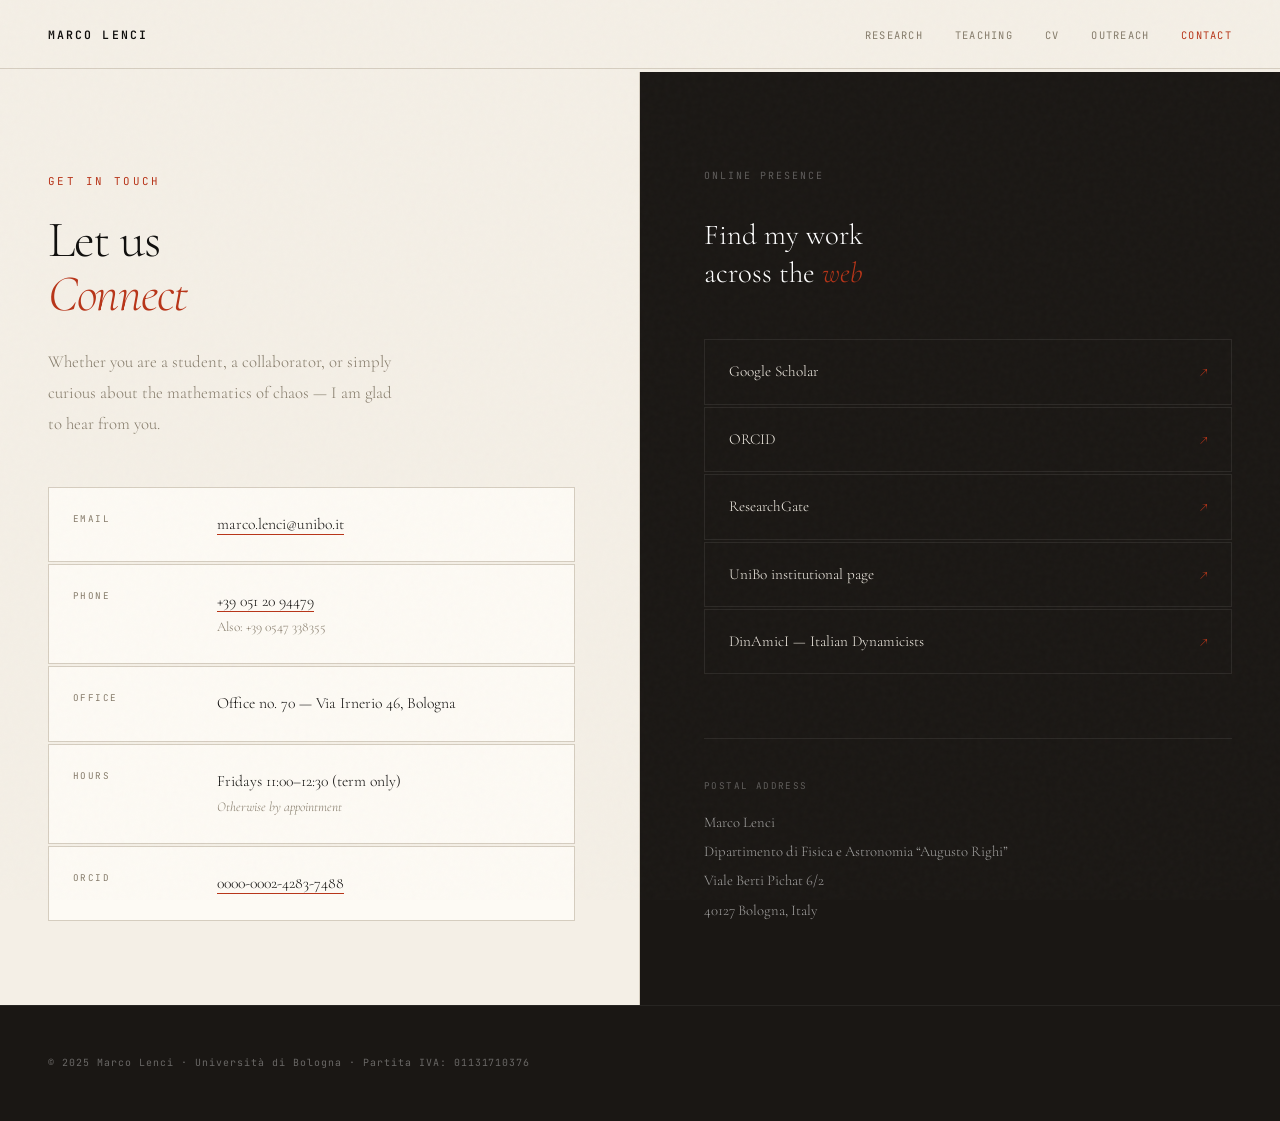
==== contact/index.html @ a4e2c611 "initial site" ====
<!DOCTYPE html>
<html lang="en">
<head>
  <meta charset="UTF-8"><meta name="viewport" content="width=device-width, initial-scale=1.0">
  <title>Contact — Marco Lenci</title>
  <link rel="preconnect" href="https://fonts.googleapis.com">
  <link href="https://fonts.googleapis.com/css2?family=Cormorant+Garamond:ital,wght@0,300;0,400;0,600;1,300;1,400&family=JetBrains+Mono:wght@300;400;600&display=swap" rel="stylesheet">
  <link rel="stylesheet" href="../style.css">
  <style>
    .cl{min-height:calc(100vh - 72px);display:grid;grid-template-columns:1fr 1fr;padding-top:72px;}
    .cl-l{padding:6rem 4rem 5rem 3rem;border-right:1px solid var(--rule);display:flex;flex-direction:column;justify-content:center;}
    .cl-r{background:var(--dark);padding:6rem 3rem 5rem 4rem;display:flex;flex-direction:column;justify-content:center;}
    .c-ey{font-family:'JetBrains Mono',monospace;font-size:.68rem;letter-spacing:.22em;text-transform:uppercase;color:var(--accent);margin-bottom:1.5rem;display:block;}
    .c-ti{font-size:clamp(2.5rem,4vw,4rem);font-weight:300;letter-spacing:-.025em;line-height:1.05;margin-bottom:1.5rem;}
    .c-ti em{font-style:italic;color:var(--accent);}
    .c-in{font-size:1.05rem;font-weight:300;color:var(--muted);line-height:1.85;max-width:44ch;margin-bottom:3rem;}
    .ci{display:flex;flex-direction:column;gap:2px;}
    .cib{display:grid;grid-template-columns:120px 1fr;gap:1.5rem;padding:1.5rem;border:1px solid var(--rule);background:var(--bright);}
    .cil{font-family:'JetBrains Mono',monospace;font-size:.58rem;letter-spacing:.15em;text-transform:uppercase;color:var(--muted);}
    .civ{font-size:.98rem;font-weight:300;line-height:1.6;}
    .civ a{color:var(--ink);text-decoration:none;border-bottom:1px solid var(--accent);}
    .civ a:hover{color:var(--accent);}
    .r-ey{font-family:'JetBrains Mono',monospace;font-size:.62rem;letter-spacing:.2em;text-transform:uppercase;color:rgba(255,255,255,.3);margin-bottom:2rem;display:block;}
    .r-ti{font-size:1.8rem;font-weight:300;color:#fff;margin-bottom:3rem;line-height:1.3;}
    .r-ti em{font-style:italic;color:var(--accent);}
    .el{display:flex;flex-direction:column;gap:2px;margin-bottom:4rem;}
    .ea{display:flex;align-items:center;justify-content:space-between;padding:1.2rem 1.5rem;border:1px solid rgba(255,255,255,.08);color:var(--paper);text-decoration:none;font-size:.95rem;font-weight:300;transition:background .2s,border-color .2s;}
    .ea:hover{background:rgba(255,255,255,.04);border-color:var(--accent);}
    .ar{color:var(--accent);}
    .ab{border-top:1px solid rgba(255,255,255,.08);padding-top:2.5rem;}
    .al{font-family:'JetBrains Mono',monospace;font-size:.58rem;letter-spacing:.15em;text-transform:uppercase;color:rgba(255,255,255,.3);margin-bottom:.8rem;}
    .at{font-size:.92rem;font-weight:300;color:rgba(255,255,255,.6);line-height:2;}
    @media(max-width:768px){.cl{grid-template-columns:1fr;}.cl-l,.cl-r{padding:4rem 1.5rem;}.cib{grid-template-columns:1fr;gap:.4rem;}}
  </style>
</head>
<body>
<nav>
  <a href="../index.html" class="nav-logo">Marco Lenci</a>
  <ul class="nav-links">
    <li><a href="../research/index.html">Research</a></li>
    <li><a href="../teaching/index.html">Teaching</a></li>
    <li><a href="../cv/index.html">CV</a></li>
    <li><a href="../outreach/index.html">Outreach</a></li>
    <li><a href="index.html" class="active">Contact</a></li>
  </ul>
</nav>
<div class="cl">
  <div class="cl-l">
    <span class="c-ey">Get in Touch</span>
    <h1 class="c-ti">Let us<br><em>Connect</em></h1>
    <p class="c-in">Whether you are a student, a collaborator, or simply curious about the mathematics of chaos — I am glad to hear from you.</p>
    <div class="ci">
      <div class="cib"><span class="cil">Email</span><span class="civ"><a href="mailto:marco.lenci@unibo.it">marco.lenci@unibo.it</a></span></div>
      <div class="cib"><span class="cil">Phone</span><span class="civ"><a href="tel:+390512094479">+39 051 20 94479</a><br><span style="font-size:.84rem;color:var(--muted)">Also: +39 0547 338355</span></span></div>
      <div class="cib"><span class="cil">Office</span><span class="civ">Office no. 70 &mdash; Via Irnerio 46, Bologna</span></div>
      <div class="cib"><span class="cil">Hours</span><span class="civ">Fridays 11:00&ndash;12:30 (term only)<br><span style="font-size:.84rem;color:var(--muted);font-style:italic">Otherwise by appointment</span></span></div>
      <div class="cib"><span class="cil">ORCID</span><span class="civ"><a href="https://orcid.org/0000-0002-4283-7488" target="_blank">0000-0002-4283-7488</a></span></div>
    </div>
  </div>
  <div class="cl-r">
    <span class="r-ey">Online Presence</span>
    <h2 class="r-ti">Find my work<br>across the <em>web</em></h2>
    <div class="el">
      <a href="https://scholar.google.it/citations?user=Z6OLx1oAAAAJ" class="ea" target="_blank"><span>Google Scholar</span><span class="ar">&#8599;</span></a>
      <a href="https://orcid.org/0000-0002-4283-7488" class="ea" target="_blank"><span>ORCID</span><span class="ar">&#8599;</span></a>
      <a href="https://www.researchgate.net/profile/Marco-Lenci-2" class="ea" target="_blank"><span>ResearchGate</span><span class="ar">&#8599;</span></a>
      <a href="https://www.unibo.it/sitoweb/marco.lenci/en" class="ea" target="_blank"><span>UniBo institutional page</span><span class="ar">&#8599;</span></a>
      <a href="http://dinamici.org" class="ea" target="_blank"><span>DinAmicI &mdash; Italian Dynamicists</span><span class="ar">&#8599;</span></a>
    </div>
    <div class="ab">
      <div class="al">Postal Address</div>
      <div class="at">Marco Lenci<br>Dipartimento di Fisica e Astronomia &ldquo;Augusto Righi&rdquo;<br>Viale Berti Pichat 6/2<br>40127 Bologna, Italy</div>
    </div>
  </div>
</div>
<footer>
  <div class="footer-left">&copy; 2025 Marco Lenci &middot; Universit&agrave; di Bologna &middot; Partita IVA: 01131710376</div>
</footer>
</body>
</html>
---- style.css ----
/* ── SHARED DESIGN SYSTEM ── */
@import url('https://fonts.googleapis.com/css2?family=Cormorant+Garamond:ital,wght@0,300;0,400;0,600;1,300;1,400&family=JetBrains+Mono:wght@300;400;600&display=swap');

:root {
  --ink: #0f0e0c;
  --paper: #f4efe6;
  --accent: #b83418;
  --accent2: #2a5fa8;
  --muted: #857b6a;
  --rule: #d5cdbf;
  --bright: #fdfaf4;
  --dark: #1a1714;
}

*, *::before, *::after { box-sizing: border-box; margin: 0; padding: 0; }
html { scroll-behavior: smooth; }

body {
  background: var(--paper);
  color: var(--ink);
  font-family: 'Cormorant Garamond', Georgia, serif;
  font-size: 18px;
  line-height: 1.65;
  overflow-x: hidden;
}

/* grain */
body::after {
  content: '';
  position: fixed; inset: 0;
  background-image: url("data:image/svg+xml,%3Csvg viewBox='0 0 200 200' xmlns='http://www.w3.org/2000/svg'%3E%3Cfilter id='n'%3E%3CfeTurbulence type='fractalNoise' baseFrequency='0.85' numOctaves='4' stitchTiles='stitch'/%3E%3C/filter%3E%3Crect width='100%25' height='100%25' filter='url(%23n)' opacity='0.025'/%3E%3C/svg%3E");
  pointer-events: none;
  z-index: 9000;
}

/* ── NAV ── */
nav {
  position: fixed; top: 0; left: 0; right: 0; z-index: 500;
  display: flex; align-items: center; justify-content: space-between;
  padding: 1.2rem 3rem;
  background: rgba(244,239,230,0.93);
  backdrop-filter: blur(10px);
  border-bottom: 1px solid var(--rule);
}
.nav-logo {
  font-family: 'JetBrains Mono', monospace;
  font-size: .72rem; font-weight: 600;
  letter-spacing: .18em; text-transform: uppercase;
  color: var(--ink); text-decoration: none;
}
.nav-links { display: flex; gap: 2rem; list-style: none; align-items: center; }
.nav-links a {
  font-family: 'JetBrains Mono', monospace;
  font-size: .65rem; letter-spacing: .12em; text-transform: uppercase;
  color: var(--muted); text-decoration: none; transition: color .2s;
}
.nav-links a:hover, .nav-links a.active { color: var(--accent); }

/* ── COMMON LAYOUT ── */
.page-wrap { padding-top: 72px; }

.inner { max-width: 1100px; margin: 0 auto; padding: 0 3rem; }

section { padding: 5rem 0; border-top: 1px solid var(--rule); }
section:first-of-type { border-top: none; }

.sec-eyebrow {
  font-family: 'JetBrains Mono', monospace;
  font-size: .65rem; letter-spacing: .22em; text-transform: uppercase;
  color: var(--accent); margin-bottom: 1.2rem; display: block;
}
.sec-title {
  font-size: clamp(2rem, 4vw, 3.5rem);
  font-weight: 300; letter-spacing: -.02em; line-height: 1.05;
}
.sec-title em { font-style: italic; color: var(--accent); }

/* ── BUTTONS ── */
.btn {
  display: inline-block;
  font-family: 'JetBrains Mono', monospace;
  font-size: .62rem; letter-spacing: .14em; text-transform: uppercase;
  padding: .65rem 1.4rem;
  text-decoration: none; transition: all .2s; cursor: pointer; border: none;
}
.btn-dark { background: var(--ink); color: var(--paper); }
.btn-dark:hover { background: var(--accent); }
.btn-outline { background: transparent; color: var(--ink); border: 1px solid var(--rule); }
.btn-outline:hover { border-color: var(--ink); }
.btn-sm {
  font-family: 'JetBrains Mono', monospace;
  font-size: .55rem; letter-spacing: .1em; text-transform: uppercase;
  padding: .28rem .65rem; border: 1px solid var(--rule);
  color: var(--muted); text-decoration: none; transition: all .2s;
  white-space: nowrap;
}
.btn-sm:hover { background: var(--ink); color: var(--paper); border-color: var(--ink); }
.btn-sm.arxiv:hover { background: var(--accent2); border-color: var(--accent2); color: #fff; }

/* ── REVEAL ── */
.reveal { opacity: 0; transform: translateY(24px); transition: opacity .65s ease, transform .65s ease; }
.reveal.visible { opacity: 1; transform: none; }

/* ── FOOTER ── */
footer {
  background: var(--dark); color: var(--paper);
  border-top: 1px solid rgba(255,255,255,.06);
  padding: 3rem;
  display: flex; justify-content: space-between; align-items: center; gap: 2rem;
  flex-wrap: wrap;
}
.footer-left {
  font-family: 'JetBrains Mono', monospace;
  font-size: .62rem; letter-spacing: .1em;
  color: rgba(255,255,255,.35); line-height: 1.9;
}
.footer-email {
  font-size: 1rem; color: var(--paper);
  text-decoration: none; border-bottom: 1px solid var(--accent); padding-bottom: 2px;
}
.footer-email:hover { color: var(--accent); }

@media (max-width: 768px) {
  nav { padding: 1rem 1.5rem; }
  .nav-links { gap: 1rem; }
  .inner { padding: 0 1.5rem; }
  footer { flex-direction: column; text-align: center; padding: 2rem 1.5rem; }
}
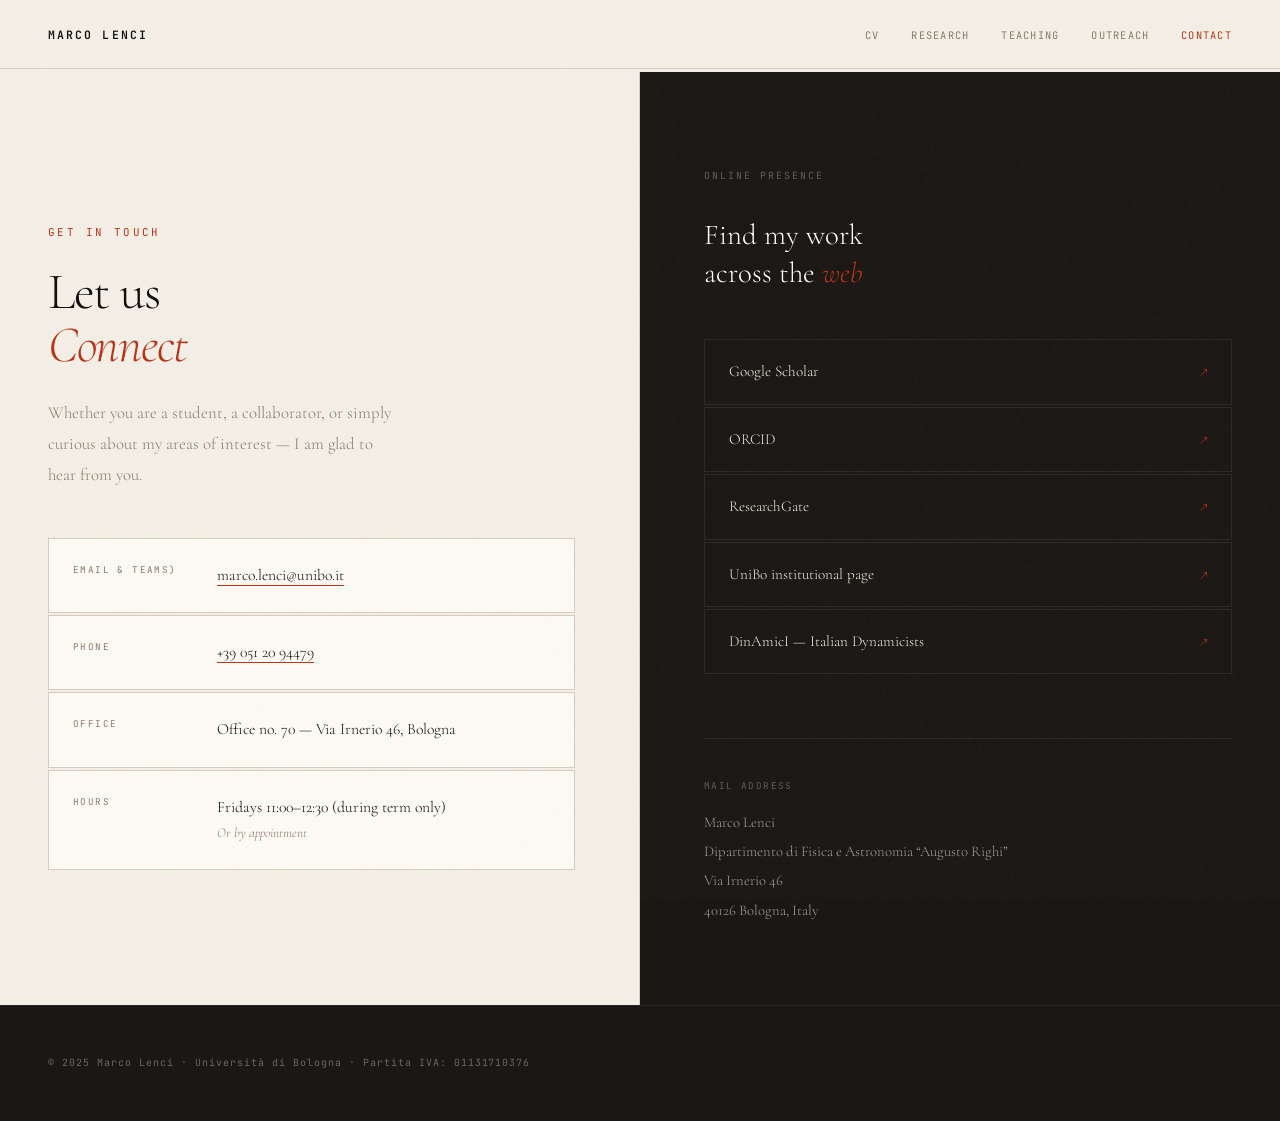
==== commit a077f5cb: "more manual fixes" ====
--- a/contact/index.html
+++ b/contact/index.html
@@ -37,9 +37,9 @@
 <nav>
   <a href="../index.html" class="nav-logo">Marco Lenci</a>
   <ul class="nav-links">
+    <li><a href="../cv/index.html">CV</a></li>
     <li><a href="../research/index.html">Research</a></li>
     <li><a href="../teaching/index.html">Teaching</a></li>
-    <li><a href="../cv/index.html">CV</a></li>
     <li><a href="../outreach/index.html">Outreach</a></li>
     <li><a href="index.html" class="active">Contact</a></li>
   </ul>
@@ -48,13 +48,12 @@
   <div class="cl-l">
     <span class="c-ey">Get in Touch</span>
     <h1 class="c-ti">Let us<br><em>Connect</em></h1>
-    <p class="c-in">Whether you are a student, a collaborator, or simply curious about the mathematics of chaos — I am glad to hear from you.</p>
+    <p class="c-in">Whether you are a student, a collaborator, or simply curious about my areas of interest — I am glad to hear from you.</p>
     <div class="ci">
-      <div class="cib"><span class="cil">Email</span><span class="civ"><a href="mailto:marco.lenci@unibo.it">marco.lenci@unibo.it</a></span></div>
-      <div class="cib"><span class="cil">Phone</span><span class="civ"><a href="tel:+390512094479">+39 051 20 94479</a><br><span style="font-size:.84rem;color:var(--muted)">Also: +39 0547 338355</span></span></div>
+      <div class="cib"><span class="cil">Email &amp; Teams)</span><span class="civ"><a href="mailto:marco.lenci@unibo.it">marco.lenci@unibo.it</a></span></div>
+      <div class="cib"><span class="cil">Phone</span><span class="civ"><a href="tel:+390512094479">+39 051 20 94479</a></span></div>
       <div class="cib"><span class="cil">Office</span><span class="civ">Office no. 70 &mdash; Via Irnerio 46, Bologna</span></div>
-      <div class="cib"><span class="cil">Hours</span><span class="civ">Fridays 11:00&ndash;12:30 (term only)<br><span style="font-size:.84rem;color:var(--muted);font-style:italic">Otherwise by appointment</span></span></div>
-      <div class="cib"><span class="cil">ORCID</span><span class="civ"><a href="https://orcid.org/0000-0002-4283-7488" target="_blank">0000-0002-4283-7488</a></span></div>
+      <div class="cib"><span class="cil">Hours</span><span class="civ">Fridays 11:00&ndash;12:30 (during term only)<br><span style="font-size:.84rem;color:var(--muted);font-style:italic">Or by appointment</span></span></div>
     </div>
   </div>
   <div class="cl-r">
@@ -68,8 +67,8 @@
       <a href="http://dinamici.org" class="ea" target="_blank"><span>DinAmicI &mdash; Italian Dynamicists</span><span class="ar">&#8599;</span></a>
     </div>
     <div class="ab">
-      <div class="al">Postal Address</div>
-      <div class="at">Marco Lenci<br>Dipartimento di Fisica e Astronomia &ldquo;Augusto Righi&rdquo;<br>Viale Berti Pichat 6/2<br>40127 Bologna, Italy</div>
+      <div class="al">Mail Address</div>
+      <div class="at">Marco Lenci<br>Dipartimento di Fisica e Astronomia &ldquo;Augusto Righi&rdquo;<br>Via Irnerio 46<br>40126 Bologna, Italy</div>
     </div>
   </div>
 </div>
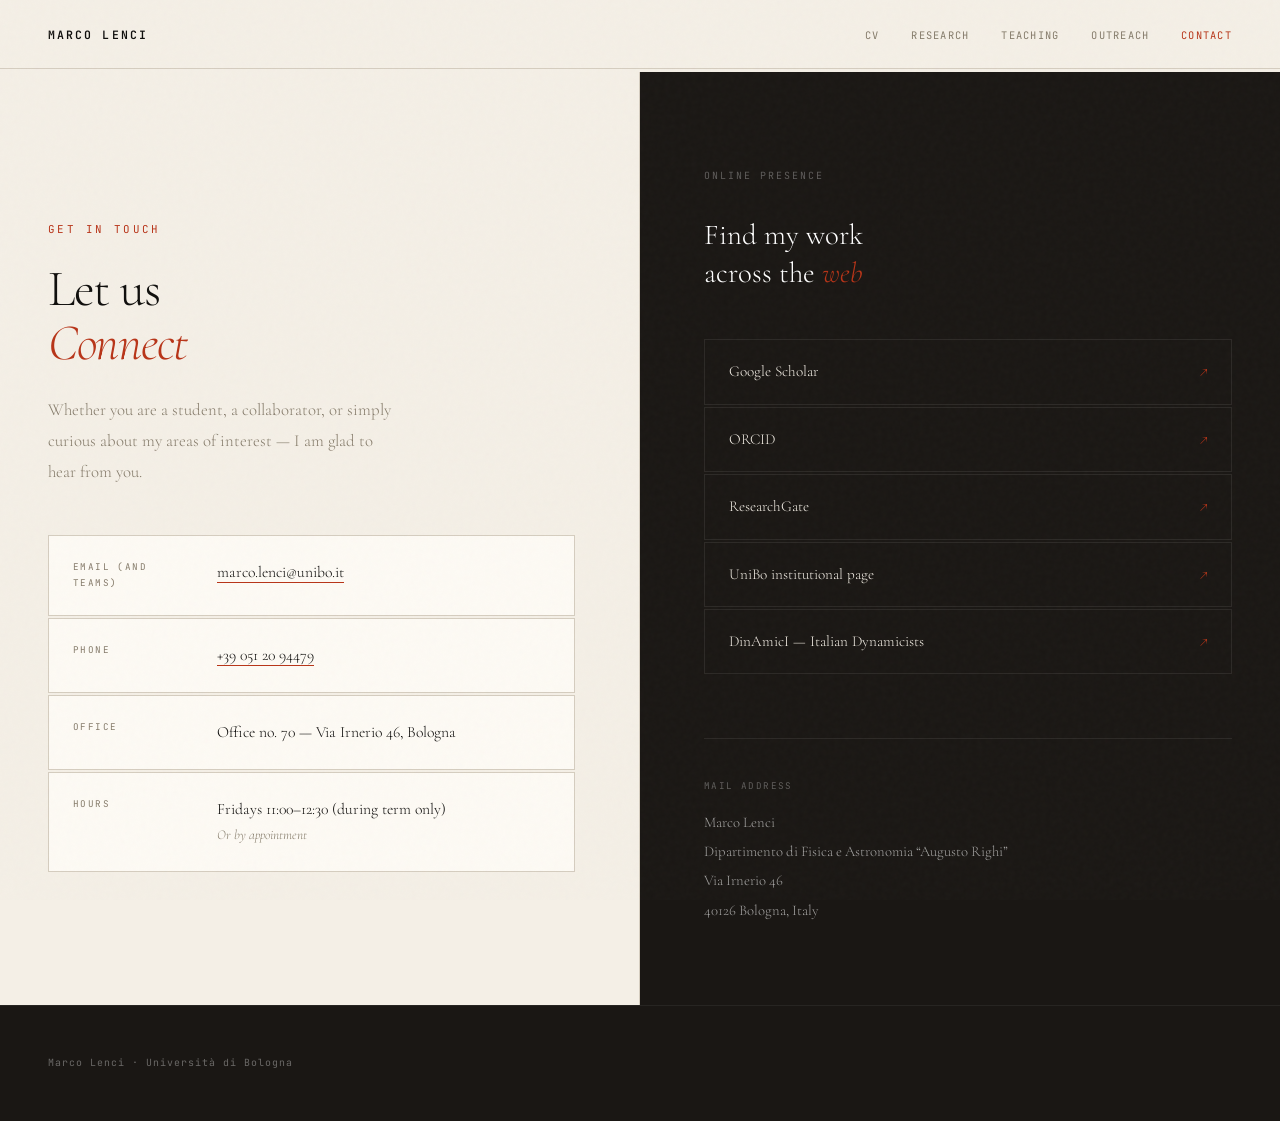
==== commit ab3bdf65: "---" ====
--- a/contact/index.html
+++ b/contact/index.html
@@ -50,7 +50,7 @@
     <h1 class="c-ti">Let us<br><em>Connect</em></h1>
     <p class="c-in">Whether you are a student, a collaborator, or simply curious about my areas of interest — I am glad to hear from you.</p>
     <div class="ci">
-      <div class="cib"><span class="cil">Email &amp; Teams)</span><span class="civ"><a href="mailto:marco.lenci@unibo.it">marco.lenci@unibo.it</a></span></div>
+      <div class="cib"><span class="cil">Email (and Teams)</span><span class="civ"><a href="mailto:marco.lenci@unibo.it">marco.lenci@unibo.it</a></span></div>
       <div class="cib"><span class="cil">Phone</span><span class="civ"><a href="tel:+390512094479">+39 051 20 94479</a></span></div>
       <div class="cib"><span class="cil">Office</span><span class="civ">Office no. 70 &mdash; Via Irnerio 46, Bologna</span></div>
       <div class="cib"><span class="cil">Hours</span><span class="civ">Fridays 11:00&ndash;12:30 (during term only)<br><span style="font-size:.84rem;color:var(--muted);font-style:italic">Or by appointment</span></span></div>
@@ -73,7 +73,7 @@
   </div>
 </div>
 <footer>
-  <div class="footer-left">&copy; 2025 Marco Lenci &middot; Universit&agrave; di Bologna &middot; Partita IVA: 01131710376</div>
+  <div class="footer-left">Marco Lenci · Università di Bologna</div>
 </footer>
 </body>
 </html>
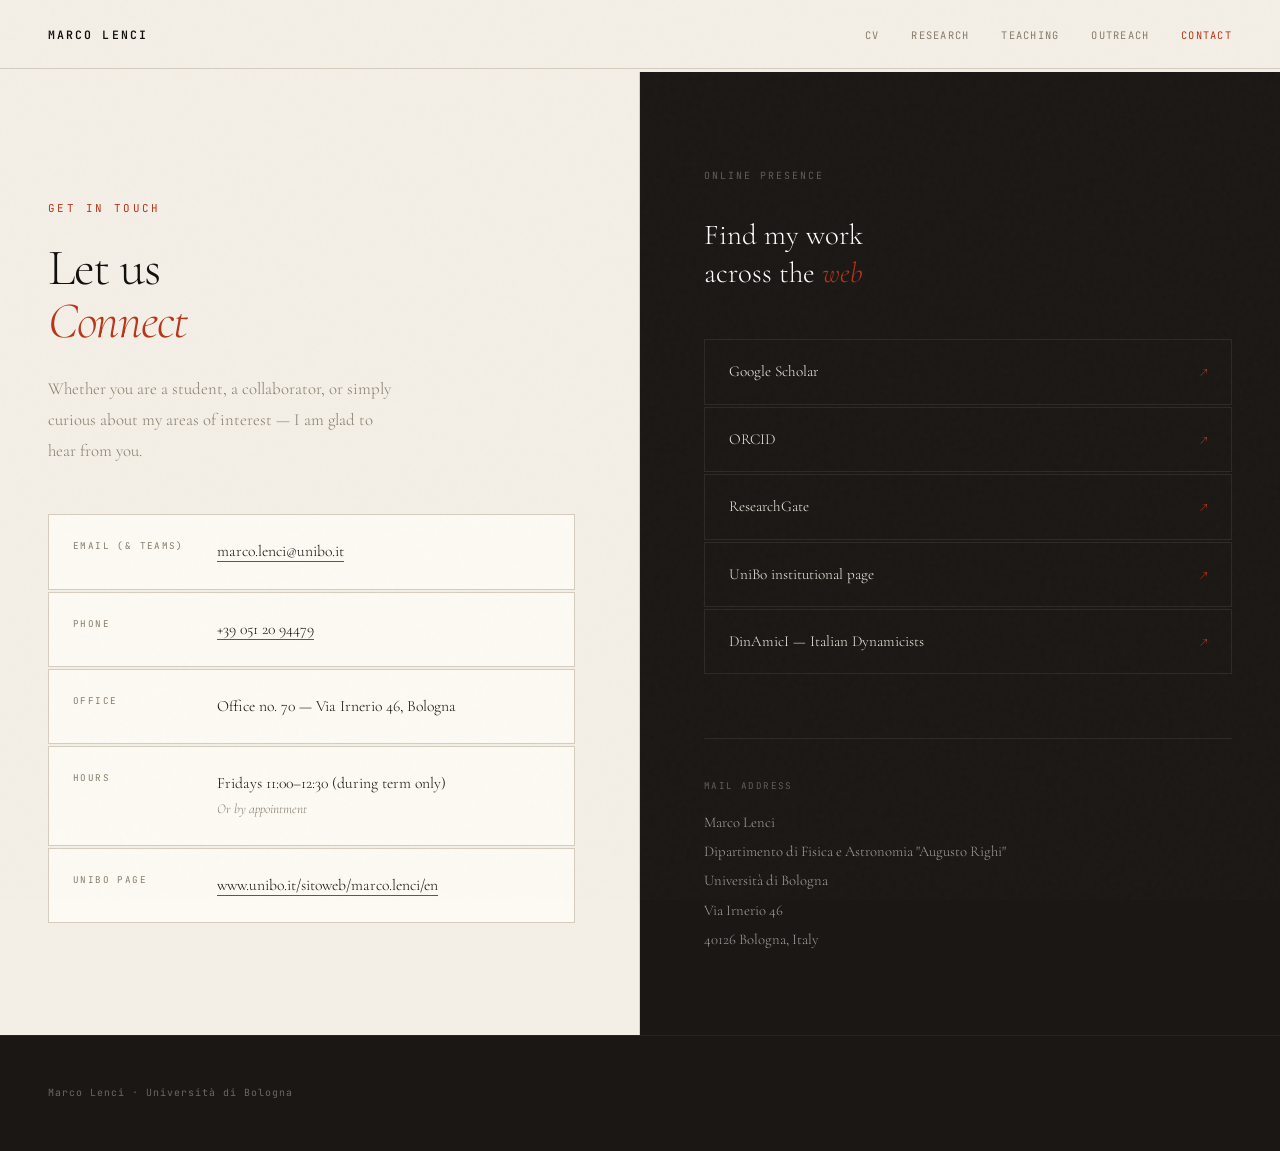
==== commit 3315cb02: "---" ====
--- a/contact/index.html
+++ b/contact/index.html
@@ -50,10 +50,11 @@
     <h1 class="c-ti">Let us<br><em>Connect</em></h1>
     <p class="c-in">Whether you are a student, a collaborator, or simply curious about my areas of interest — I am glad to hear from you.</p>
     <div class="ci">
-      <div class="cib"><span class="cil">Email (and Teams)</span><span class="civ"><a href="mailto:marco.lenci@unibo.it">marco.lenci@unibo.it</a></span></div>
+      <div class="cib"><span class="cil">Email (&amp; Teams)</span><span class="civ"><a href="mailto:marco.lenci@unibo.it">marco.lenci@unibo.it</a></span></div>
       <div class="cib"><span class="cil">Phone</span><span class="civ"><a href="tel:+390512094479">+39 051 20 94479</a></span></div>
       <div class="cib"><span class="cil">Office</span><span class="civ">Office no. 70 &mdash; Via Irnerio 46, Bologna</span></div>
       <div class="cib"><span class="cil">Hours</span><span class="civ">Fridays 11:00&ndash;12:30 (during term only)<br><span style="font-size:.84rem;color:var(--muted);font-style:italic">Or by appointment</span></span></div>
+      <div class="cib"><span class="cil">Unibo Page</span><span class="civ"><a href="https://www.unibo.it/sitoweb/marco.lenci/en">www.unibo.it/sitoweb/marco.lenci/en</a></span></div>
     </div>
   </div>
   <div class="cl-r">
@@ -68,7 +69,8 @@
     </div>
     <div class="ab">
       <div class="al">Mail Address</div>
-      <div class="at">Marco Lenci<br>Dipartimento di Fisica e Astronomia &ldquo;Augusto Righi&rdquo;<br>Via Irnerio 46<br>40126 Bologna, Italy</div>
+      <div class="at">Marco Lenci<br>Dipartimento di Fisica e Astronomia "Augusto Righi"<br>
+        Universit&agrave; di Bologna<br>Via Irnerio 46<br>40126 Bologna, Italy</div>
     </div>
   </div>
 </div>
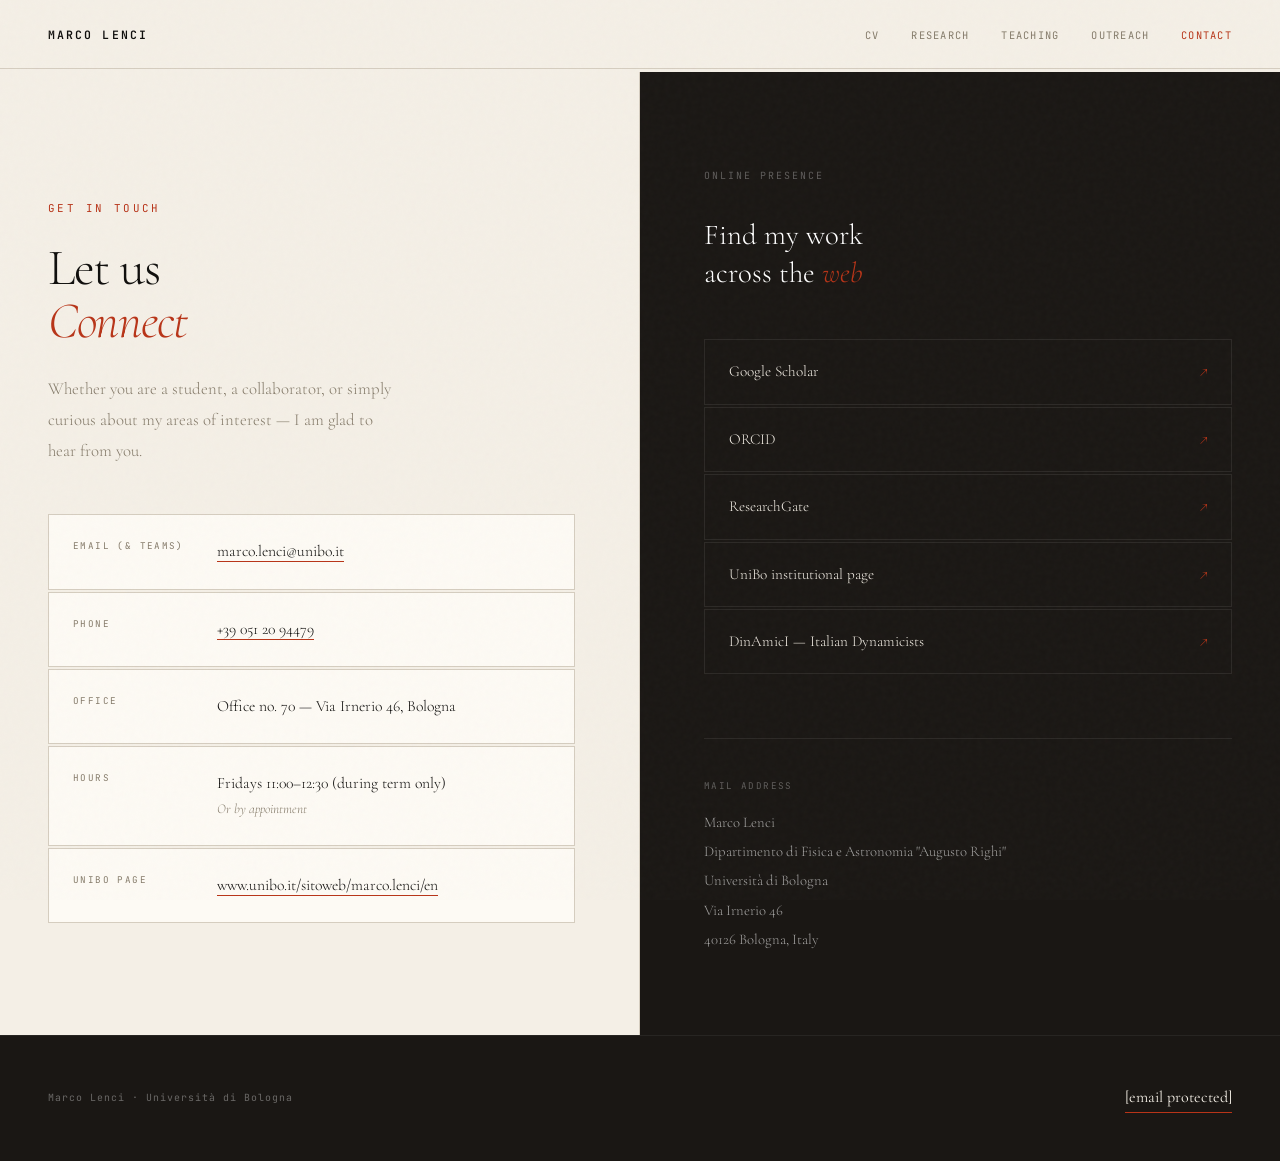
==== commit e2ec9982: "tweaks on teaching page" ====
--- a/contact/index.html
+++ b/contact/index.html
@@ -50,7 +50,8 @@
     <h1 class="c-ti">Let us<br><em>Connect</em></h1>
     <p class="c-in">Whether you are a student, a collaborator, or simply curious about my areas of interest — I am glad to hear from you.</p>
     <div class="ci">
-      <div class="cib"><span class="cil">Email (&amp; Teams)</span><span class="civ"><a href="mailto:marco.lenci@unibo.it">marco.lenci@unibo.it</a></span></div>
+      <div class="cib"><span class="cil">Email (&amp; Teams)</span><span class="civ"><a id="contact-email-link" href="#"></a></span></div>
+<script>(function(){var e='marco.lenci'+'@'+'unibo.it';var a=document.getElementById('contact-email-link');a.href='mailto:'+e;a.textContent=e;})();</script>
       <div class="cib"><span class="cil">Phone</span><span class="civ"><a href="tel:+390512094479">+39 051 20 94479</a></span></div>
       <div class="cib"><span class="cil">Office</span><span class="civ">Office no. 70 &mdash; Via Irnerio 46, Bologna</span></div>
       <div class="cib"><span class="cil">Hours</span><span class="civ">Fridays 11:00&ndash;12:30 (during term only)<br><span style="font-size:.84rem;color:var(--muted);font-style:italic">Or by appointment</span></span></div>
@@ -70,12 +71,17 @@
     <div class="ab">
       <div class="al">Mail Address</div>
       <div class="at">Marco Lenci<br>Dipartimento di Fisica e Astronomia "Augusto Righi"<br>
-        Universit&agrave; di Bologna<br>Via Irnerio 46<br>40126 Bologna, Italy</div>
+        Università di Bologna<br>Via Irnerio 46<br>40126 Bologna, Italy</div>
     </div>
   </div>
 </div>
+
 <footer>
-  <div class="footer-left">Marco Lenci · Università di Bologna</div>
+  <div class="footer-left">
+    Marco Lenci · Università di Bologna
+  </div>
+  <a href="/cdn-cgi/l/email-protection#432e2231202c6d2f262d202a03362d2a212c6d2a37" class="footer-email"><span class="__cf_email__" data-cfemail="4b262a39282465272e2528220b3e2522292465223f">[email&#160;protected]</span></a>
 </footer>
-</body>
-</html>
+
+<script data-cfasync="false" src="/cdn-cgi/scripts/5c5dd728/cloudflare-static/email-decode.min.js"></script><script>
+  const obs = new IntersectionObserver(es => es.forEach((e,i
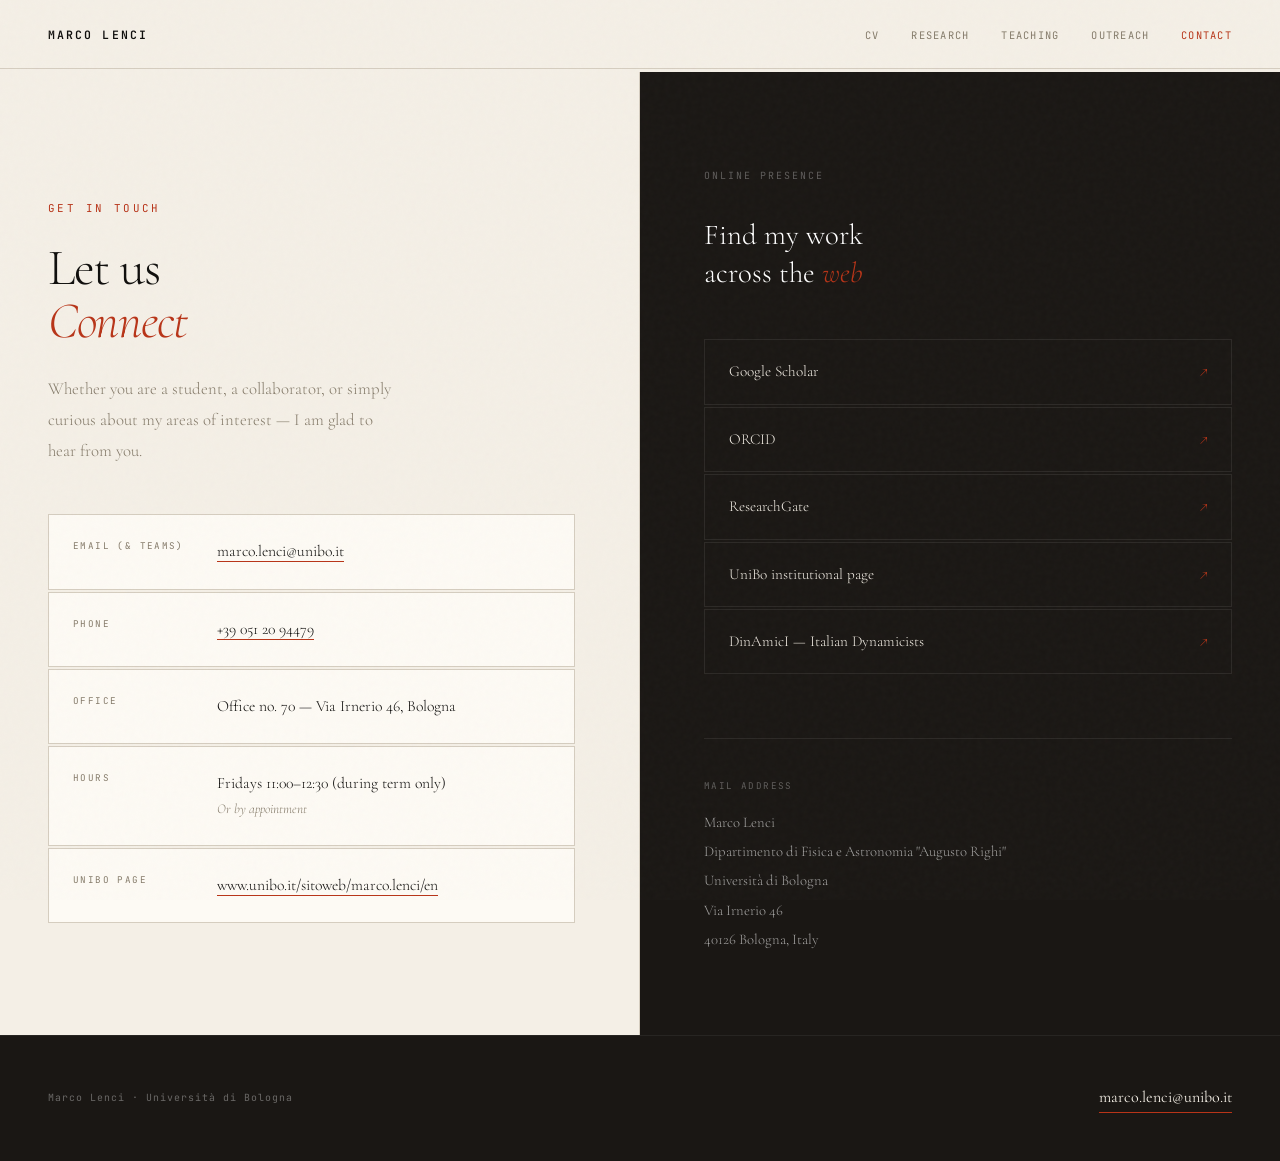
==== commit 5ac6a384: "added google analytics to every index.html page" ====
--- a/contact/index.html
+++ b/contact/index.html
@@ -1,6 +1,14 @@
 <!DOCTYPE html>
 <html lang="en">
 <head>
+  <!-- Google tag (gtag.js) -->
+  <script async src="https://www.googletagmanager.com/gtag/js?id=G-YN9978VXXJ"></script>
+  <script>
+    window.dataLayer = window.dataLayer || [];
+    function gtag(){dataLayer.push(arguments);}
+    gtag('js', new Date());
+    gtag('config', 'G-YN9978VXXJ');
+  </script>
   <meta charset="UTF-8"><meta name="viewport" content="width=device-width, initial-scale=1.0">
   <title>Contact — Marco Lenci</title>
   <link rel="preconnect" href="https://fonts.googleapis.com">
@@ -80,8 +88,11 @@
   <div class="footer-left">
     Marco Lenci · Università di Bologna
   </div>
-  <a href="/cdn-cgi/l/email-protection#432e2231202c6d2f262d202a03362d2a212c6d2a37" class="footer-email"><span class="__cf_email__" data-cfemail="4b262a39282465272e2528220b3e2522292465223f">[email&#160;protected]</span></a>
+  <a href="mailto:marco.lenci@unibo.it" class="footer-email">marco.lenci@unibo.it</a>
 </footer>
-
-<script data-cfasync="false" src="/cdn-cgi/scripts/5c5dd728/cloudflare-static/email-decode.min.js"></script><script>
-  const obs = new IntersectionObserver(es => es.forEach((e,i+<script>
+  const obs=new IntersectionObserver(es=>es.forEach((e,i)=>{if(e.isIntersecting){setTimeout(()=>e.target.classList.add('visible'),i*60);obs.unobserve(e.target);}}),{threshold:.04});
+  document.querySelectorAll('.reveal').forEach(el=>obs.observe(el));
+</script>
+</body>
+</html>
